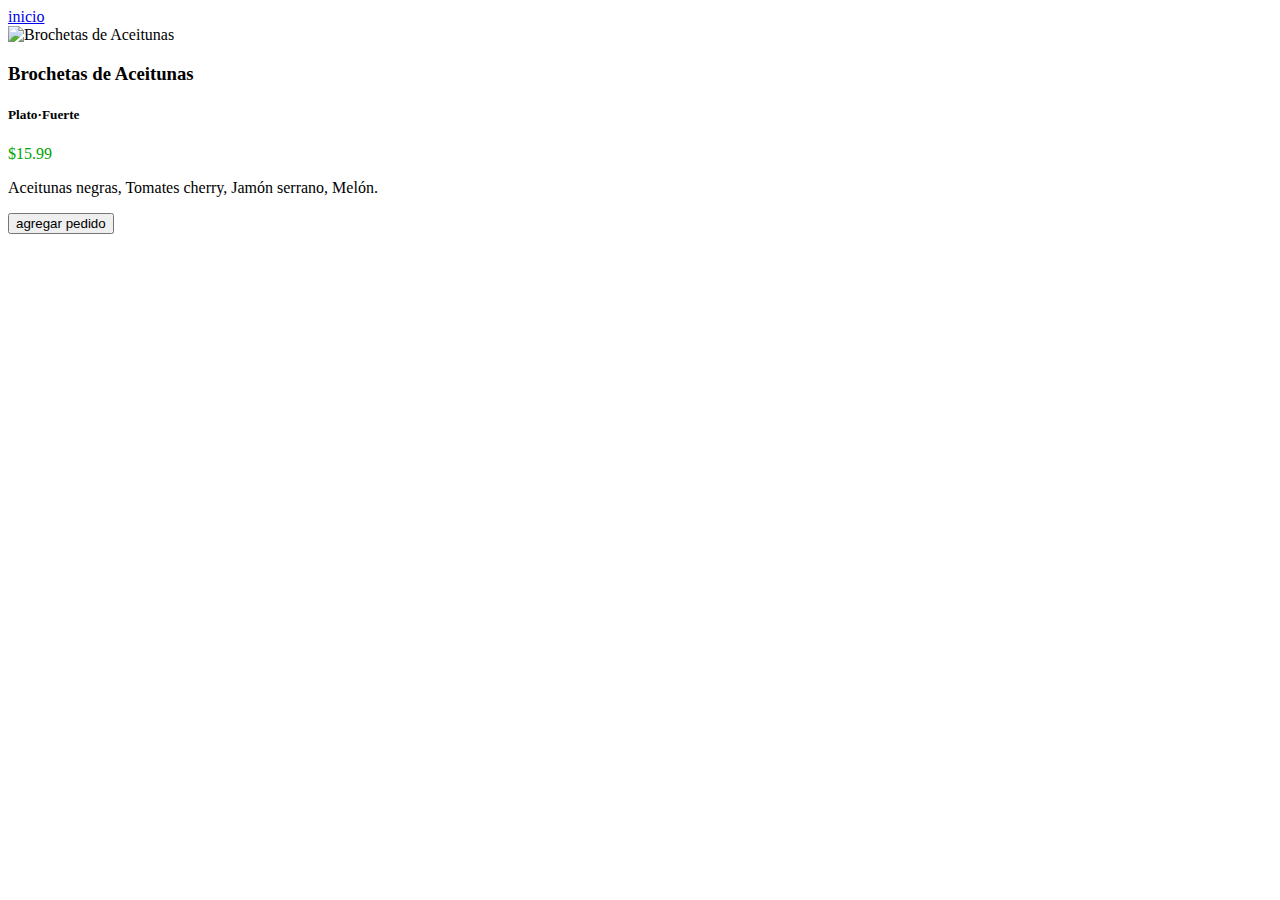
==== 1.html @ 8970765f "Add files via upload" ====
<!DOCTYPE html>
<!-- saved from url=(0108)https://vannilla-js-basic-project-22-products.netlify.app/product.html?id=rec43w3ipXvP28vog&name=john&age=25 -->
<html lang="en"><head><meta http-equiv="Content-Type" content="text/html; charset=UTF-8">
    
    <meta http-equiv="X-UA-Compatible" content="IE=edge">
    <meta name="viewport" content="width=device-width, initial-scale=1.0">
    <title>Brochetas de Aceitunas</title>
    <link rel="stylesheet" href="./product_files/styles.css">
  </head>
  <body>
    <a href="index.html" class="btn home-link">inicio</a>
    <section class="product"><div class="product-wrapper">
        <img src="./Menu_files/item-1.jpeg" class="img" alt="Brochetas de Aceitunas">
        <div class="product-info">
          <h3>Brochetas de Aceitunas</h3>
          <h5>Plato·Fuerte</h5>
          <span style="color: #00a400">$15.99</span>
          <div class="colors">
            <span class="product-color" style="background: #00a400"></span><span class="product-color" style="background: #222"></span>
            
          </div>
          <p>Aceitunas negras, Tomates cherry, Jamón serrano, Melón.</p>
          <button class="btn">agregar pedido</button>
        </div>
      </div></section>
    <!--script src="./product_files/product.js"></script -->
  

</body></html>
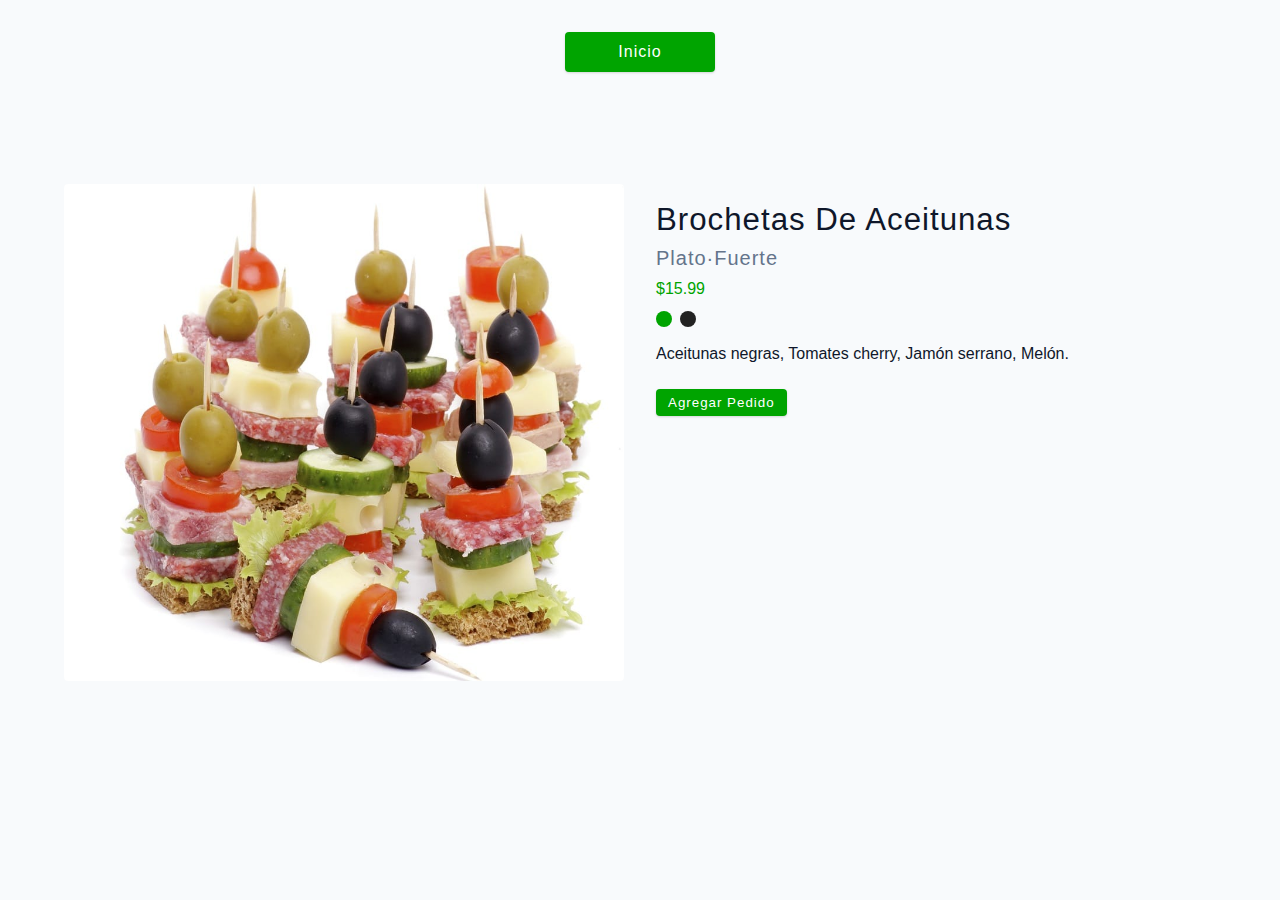
==== commit 14e5612e: "Update 1.html" ====
--- a/1.html
+++ b/1.html
@@ -5,12 +5,12 @@
     <meta http-equiv="X-UA-Compatible" content="IE=edge">
     <meta name="viewport" content="width=device-width, initial-scale=1.0">
     <title>Brochetas de Aceitunas</title>
-    <link rel="stylesheet" href="./product_files/styles.css">
+    <link rel="stylesheet" href="styles.css">
   </head>
   <body>
     <a href="index.html" class="btn home-link">inicio</a>
     <section class="product"><div class="product-wrapper">
-        <img src="./Menu_files/item-1.jpeg" class="img" alt="Brochetas de Aceitunas">
+        <img src="item-1.jpeg" class="img" alt="Brochetas de Aceitunas">
         <div class="product-info">
           <h3>Brochetas de Aceitunas</h3>
           <h5>Plato·Fuerte</h5>
@@ -26,4 +26,4 @@
     <!--script src="./product_files/product.js"></script -->
   
 
-</body></html>+</body></html>
--- a/styles.css
+++ b/styles.css
@@ -0,0 +1,315 @@
+*,
+::after,
+::before {
+  box-sizing: border-box;
+}
+
+html {
+  font-size: 100%;
+} /*16px*/
+
+:root {
+  /* colors */
+  --primary-100: #e2e0ff;
+  --primary-200: #c1beff;
+  --primary-300: #a29dff;
+  --primary-400: #837dff;
+  --primary-500: #645cff;
+  --primary-600: #504acc;
+  --primary-700: #015c01;
+  --primary-800: #282566;
+  --primary-900: #141233;
+
+  /* grey */
+  --grey-50: #f8fafc;
+  --grey-100: #f1f5f9;
+  --grey-200: #e2e8f0;
+  --grey-300: #cbd5e1;
+  --grey-400: #94a3b8;
+  --grey-500: #64748b;
+  --grey-600: #475569;
+  --grey-700: #334155;
+  --grey-800: #1e293b;
+  --grey-900: #0f172a;
+  /* rest of the colors */
+  --black: #222;
+  --white: #fff;
+  --red-light: #f8d7da;
+  --red-dark: #842029;
+  --green-light: #d1e7dd;
+  --green-dark: #0f5132;
+
+  /* fonts  */
+  --small-text: 0.875rem;
+  --extra-small-text: 0.7em;
+  /* rest of the vars */
+  --backgroundColor: var(--grey-50);
+  --textColor: var(--grey-900);
+  --borderRadius: 0.25rem;
+  --letterSpacing: 1px;
+  --transition: 0.3s ease-in-out all;
+  --max-width: 1120px;
+  --fixed-width: 600px;
+
+  /* box shadow*/
+  --shadow-1: 0 1px 3px 0 rgba(0, 0, 0, 0.1), 0 1px 2px 0 rgba(0, 0, 0, 0.06);
+  --shadow-2: 0 4px 6px -1px rgba(0, 0, 0, 0.1),
+    0 2px 4px -1px rgba(0, 0, 0, 0.06);
+  --shadow-3: 0 10px 15px -3px rgba(0, 0, 0, 0.1),
+    0 4px 6px -2px rgba(0, 0, 0, 0.05);
+  --shadow-4: 0 20px 25px -5px rgba(0, 0, 0, 0.1),
+    0 10px 10px -5px rgba(0, 0, 0, 0.04);
+}
+
+body {
+  background: var(--backgroundColor);
+  font-family: -apple-system, BlinkMacSystemFont, 'Segoe UI', Roboto, Oxygen,
+    Ubuntu, Cantarell, 'Open Sans', 'Helvetica Neue', sans-serif;
+  font-weight: 400;
+  line-height: 1.75;
+  color: var(--textColor);
+}
+
+p {
+  margin-bottom: 1.5rem;
+  max-width: 40em;
+}
+
+h1,
+h2,
+h3,
+h4,
+h5 {
+  margin: 0;
+  margin-bottom: 1.38rem;
+  font-weight: 400;
+  line-height: 1.3;
+  text-transform: capitalize;
+  letter-spacing: var(--letterSpacing);
+}
+
+h1 {
+  margin-top: 0;
+  font-size: 3.052rem;
+}
+
+h2 {
+  font-size: 2.441rem;
+}
+
+h3 {
+  font-size: 1.953rem;
+}
+
+h4 {
+  font-size: 1.563rem;
+}
+
+h5 {
+  font-size: 1.25rem;
+}
+
+small,
+.text-small {
+  font-size: var(--small-text);
+}
+
+a {
+  text-decoration: none;
+}
+ul {
+  list-style-type: none;
+  padding: 0;
+}
+
+.img {
+  width: 100%;
+  display: block;
+  object-fit: cover;
+}
+/* buttons */
+
+.btn {
+  cursor: pointer;
+  color: var(--white);
+  background: #00a400;
+  border: transparent;
+  border-radius: var(--borderRadius);
+  letter-spacing: var(--letterSpacing);
+  padding: 0.375rem 0.75rem;
+  box-shadow: var(--shadow-1);
+  transition: var(--transition);
+  text-transform: capitalize;
+  display: inline-block;
+}
+.btn:hover {
+  background: var(--primary-700);
+  box-shadow: var(--shadow-3);
+}
+
+@keyframes spinner {
+  to {
+    transform: rotate(360deg);
+  }
+}
+
+.loading {
+  width: 6rem;
+  height: 6rem;
+  border: 5px solid var(--grey-400);
+  border-radius: 50%;
+  border-top-color: var(--primary-500);
+  animation: spinner 0.6s linear infinite;
+}
+.loading {
+  margin: 0 auto;
+  margin-top: 4rem;
+}
+/* title */
+
+.title {
+  text-align: center;
+  margin-bottom: 3rem;
+}
+
+.title-underline {
+  background: var(--primary-500);
+  width: 7rem;
+  height: 0.25rem;
+  margin: 0 auto;
+  margin-top: -1rem;
+}
+/*
+=============== 
+Products 
+===============
+*/
+.products {
+  padding: 5rem 0;
+}
+.products-center {
+  width: 90vw;
+  max-width: 1170px;
+  margin: 0 auto;
+}
+.products-container {
+  display: grid;
+  gap: 2rem;
+}
+.single-product-img {
+  border-radius: var(--borderRadius);
+  height: 15rem;
+}
+.single-product footer {
+  padding: 0.75rem 0;
+  text-align: center;
+}
+.single-product .name {
+  margin-bottom: 0.25rem;
+  text-transform: capitalize;
+  letter-spacing: var(--letterSpacing);
+  color: var(--grey-500);
+}
+.single-product .price {
+  margin-bottom: 0;
+  color: var(--grey-700);
+  font-weight: 700;
+  font-size: 1rem;
+  letter-spacing: var(--letterSpacing);
+}
+
+@media screen and (min-width: 768px) {
+  .products-container {
+    grid-template-columns: repeat(2, 1fr);
+  }
+  .single-product-img {
+    height: 10rem;
+  }
+  .single-product .name {
+    font-size: 0.85rem;
+  }
+  .single-product .price {
+    font-size: 0.85rem;
+  }
+  .single-product {
+    margin-bottom: 0;
+  }
+}
+@media screen and (min-width: 1000px) {
+  .products-container {
+    grid-template-columns: repeat(3, 1fr);
+  }
+}
+
+.error {
+  text-align: center;
+  font-size: 2rem;
+}
+
+/*
+=============== 
+Single Product
+===============
+*/
+.home-link {
+  display: block;
+  width: 150px;
+  margin: 2rem auto;
+  text-align: center;
+}
+.product {
+  padding: 5rem 0;
+  width: 90vw;
+  max-width: 1170px;
+  margin: 0 auto;
+}
+.product-loading {
+  text-align: center;
+}
+
+.product-wrapper img {
+  height: 15rem;
+  border-radius: var(--borderRadius);
+}
+
+.product-color {
+  display: inline-block;
+  width: 1rem;
+  height: 1rem;
+  border-radius: 50%;
+  background: #222;
+  margin: 0.5rem 0.5rem 0.25rem 0;
+}
+
+.product-info {
+  padding-top: 1rem;
+}
+.product-info h3 {
+  margin: 0;
+  margin-bottom: 0.25rem;
+}
+.product-info h5 {
+  color: var(--grey-500);
+  margin: 0;
+  margin-bottom: 0.25rem;
+}
+.product span {
+  color: var(--grey-800);
+}
+
+.product p {
+  margin: 0;
+  margin-bottom: 1.25rem;
+}
+
+@media screen and (min-width: 768px) {
+  .product-wrapper {
+    display: grid;
+    grid-template-columns: 1fr 1fr;
+    column-gap: 2rem;
+  }
+  .product-wrapper img {
+    height: 100%;
+    max-height: 500px;
+  }
+}
